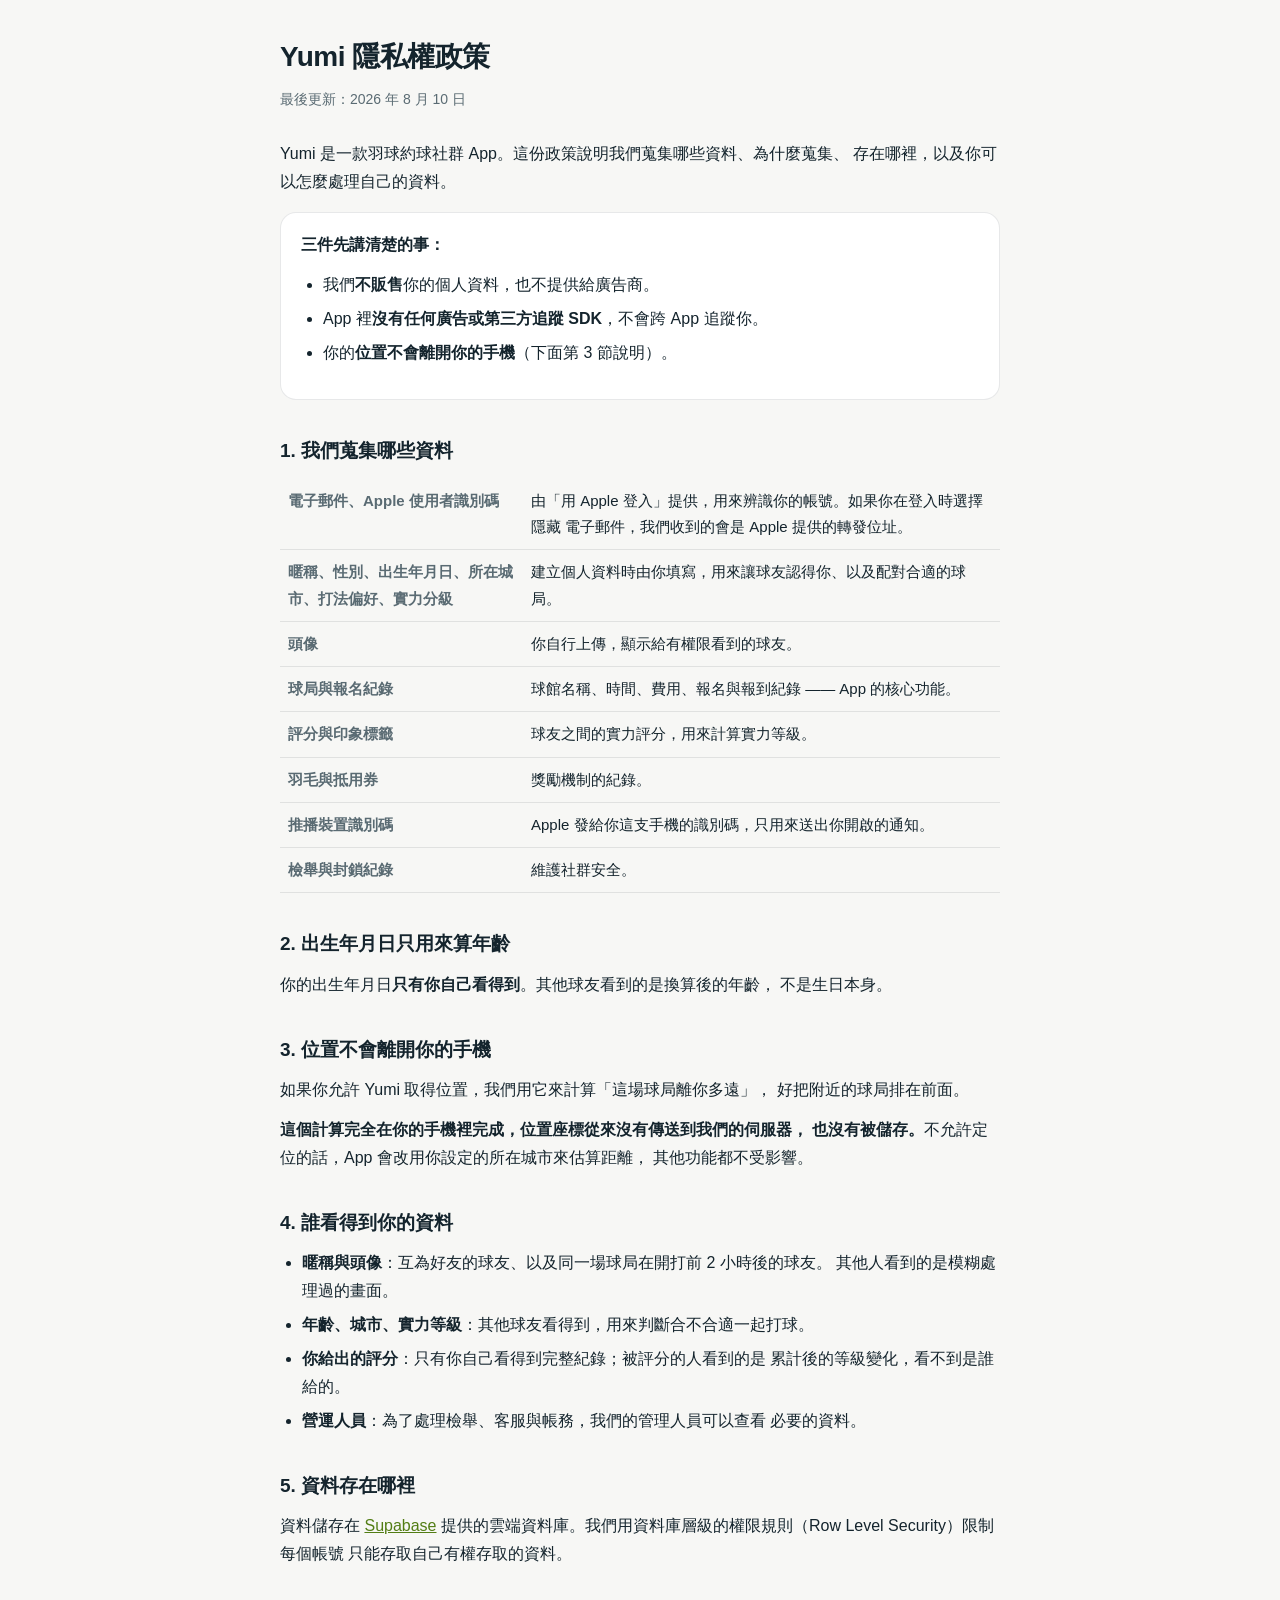
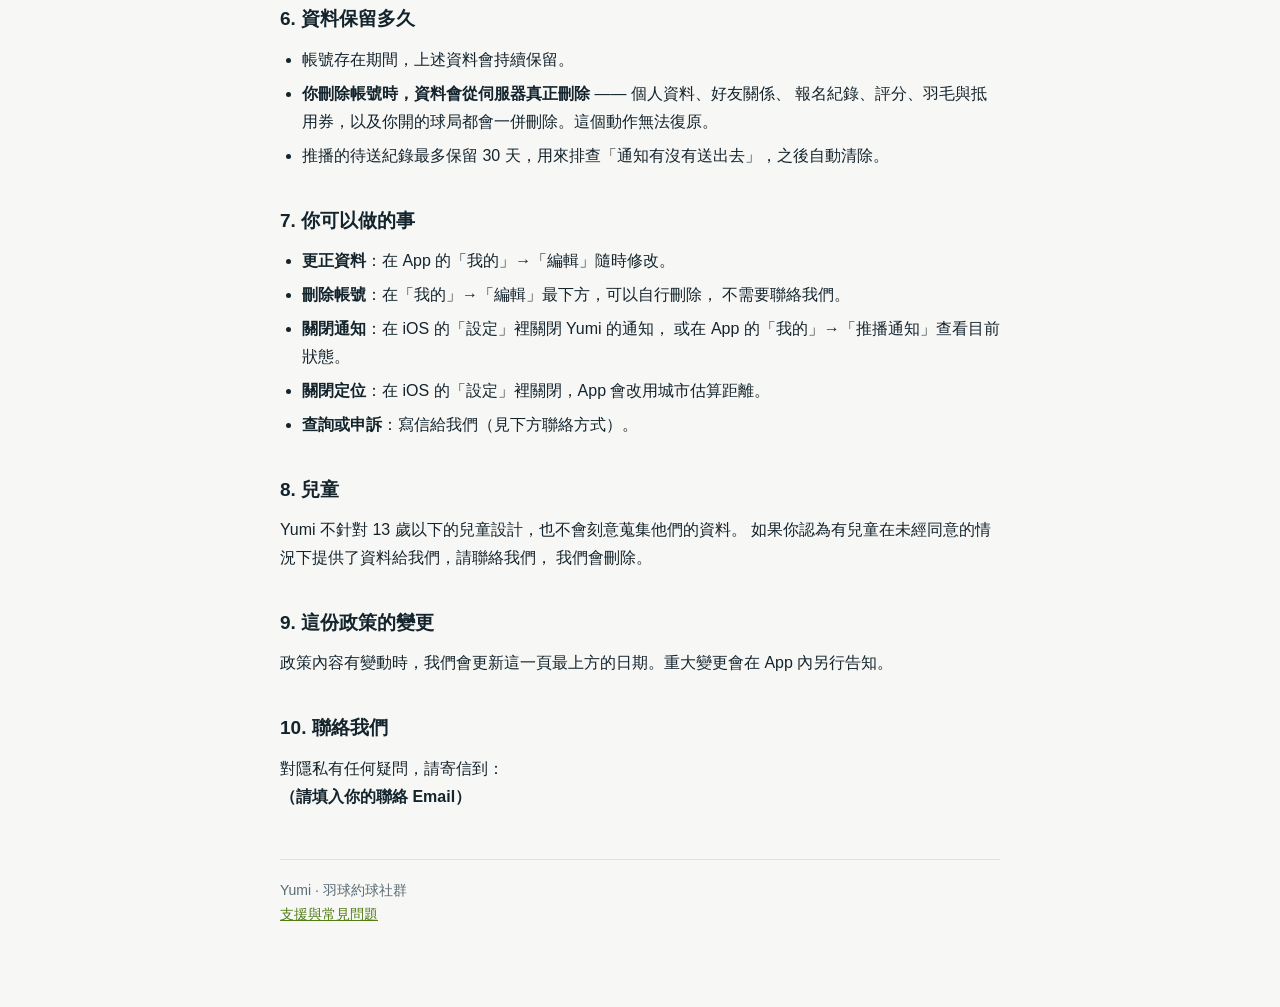
==== privacy.html @ ce95cae6 "Add files via upload" ====
<!doctype html>
<html lang="zh-Hant">
<head>
<meta charset="utf-8">
<meta name="viewport" content="width=device-width, initial-scale=1">
<title>Yumi 隱私權政策</title>
<link rel="stylesheet" href="style.css">
</head>
<body>
<main>

<h1>Yumi 隱私權政策</h1>
<p class="updated">最後更新：2026 年 8 月 10 日</p>

<p>Yumi 是一款羽球約球社群 App。這份政策說明我們蒐集哪些資料、為什麼蒐集、
存在哪裡，以及你可以怎麼處理自己的資料。</p>

<div class="card">
<p><strong>三件先講清楚的事：</strong></p>
<ul>
  <li>我們<strong>不販售</strong>你的個人資料，也不提供給廣告商。</li>
  <li>App 裡<strong>沒有任何廣告或第三方追蹤 SDK</strong>，不會跨 App 追蹤你。</li>
  <li>你的<strong>位置不會離開你的手機</strong>（下面第 3 節說明）。</li>
</ul>
</div>

<h2>1. 我們蒐集哪些資料</h2>

<table>
<tr><th>電子郵件、Apple 使用者識別碼</th>
    <td>由「用 Apple 登入」提供，用來辨識你的帳號。如果你在登入時選擇隱藏
        電子郵件，我們收到的會是 Apple 提供的轉發位址。</td></tr>
<tr><th>暱稱、性別、出生年月日、所在城市、打法偏好、實力分級</th>
    <td>建立個人資料時由你填寫，用來讓球友認得你、以及配對合適的球局。</td></tr>
<tr><th>頭像</th><td>你自行上傳，顯示給有權限看到的球友。</td></tr>
<tr><th>球局與報名紀錄</th>
    <td>球館名稱、時間、費用、報名與報到紀錄 —— App 的核心功能。</td></tr>
<tr><th>評分與印象標籤</th>
    <td>球友之間的實力評分，用來計算實力等級。</td></tr>
<tr><th>羽毛與抵用券</th><td>獎勵機制的紀錄。</td></tr>
<tr><th>推播裝置識別碼</th>
    <td>Apple 發給你這支手機的識別碼，只用來送出你開啟的通知。</td></tr>
<tr><th>檢舉與封鎖紀錄</th><td>維護社群安全。</td></tr>
</table>

<h2>2. 出生年月日只用來算年齡</h2>
<p>你的出生年月日<strong>只有你自己看得到</strong>。其他球友看到的是換算後的年齡，
不是生日本身。</p>

<h2>3. 位置不會離開你的手機</h2>
<p>如果你允許 Yumi 取得位置，我們用它來計算「這場球局離你多遠」，
好把附近的球局排在前面。</p>
<p><strong>這個計算完全在你的手機裡完成，位置座標從來沒有傳送到我們的伺服器，
也沒有被儲存。</strong>不允許定位的話，App 會改用你設定的所在城市來估算距離，
其他功能都不受影響。</p>

<h2>4. 誰看得到你的資料</h2>
<ul>
  <li><strong>暱稱與頭像</strong>：互為好友的球友、以及同一場球局在開打前 2 小時後的球友。
      其他人看到的是模糊處理過的畫面。</li>
  <li><strong>年齡、城市、實力等級</strong>：其他球友看得到，用來判斷合不合適一起打球。</li>
  <li><strong>你給出的評分</strong>：只有你自己看得到完整紀錄；被評分的人看到的是
      累計後的等級變化，看不到是誰給的。</li>
  <li><strong>營運人員</strong>：為了處理檢舉、客服與帳務，我們的管理人員可以查看
      必要的資料。</li>
</ul>

<h2>5. 資料存在哪裡</h2>
<p>資料儲存在 <a href="https://supabase.com/privacy" target="_blank" rel="noopener">Supabase</a>
提供的雲端資料庫。我們用資料庫層級的權限規則（Row Level Security）限制每個帳號
只能存取自己有權存取的資料。</p>

<h2>6. 資料保留多久</h2>
<ul>
  <li>帳號存在期間，上述資料會持續保留。</li>
  <li><strong>你刪除帳號時，資料會從伺服器真正刪除</strong> —— 個人資料、好友關係、
      報名紀錄、評分、羽毛與抵用券，以及你開的球局都會一併刪除。這個動作無法復原。</li>
  <li>推播的待送紀錄最多保留 30 天，用來排查「通知有沒有送出去」，之後自動清除。</li>
</ul>

<h2>7. 你可以做的事</h2>
<ul>
  <li><strong>更正資料</strong>：在 App 的「我的」→「編輯」隨時修改。</li>
  <li><strong>刪除帳號</strong>：在「我的」→「編輯」最下方，可以自行刪除，
      不需要聯絡我們。</li>
  <li><strong>關閉通知</strong>：在 iOS 的「設定」裡關閉 Yumi 的通知，
      或在 App 的「我的」→「推播通知」查看目前狀態。</li>
  <li><strong>關閉定位</strong>：在 iOS 的「設定」裡關閉，App 會改用城市估算距離。</li>
  <li><strong>查詢或申訴</strong>：寫信給我們（見下方聯絡方式）。</li>
</ul>

<h2>8. 兒童</h2>
<p>Yumi 不針對 13 歲以下的兒童設計，也不會刻意蒐集他們的資料。
如果你認為有兒童在未經同意的情況下提供了資料給我們，請聯絡我們，
我們會刪除。</p>

<h2>9. 這份政策的變更</h2>
<p>政策內容有變動時，我們會更新這一頁最上方的日期。重大變更會在 App 內另行告知。</p>

<h2>10. 聯絡我們</h2>
<p>對隱私有任何疑問，請寄信到：<br>
<strong>（請填入你的聯絡 Email）</strong></p>

<footer>
Yumi · 羽球約球社群<br>
<a href="support.html">支援與常見問題</a>
</footer>

</main>
</body>
</html>
---- style.css ----
/* Yumi 的公開頁面。兩頁共用。
   刻意做成單一檔案就能看的樣子 —— 這兩頁的唯一目的是「Apple 打得開、
   使用者看得懂」，不需要任何框架或建置流程。 */
:root{
  --bg:#F7F7F5; --card:#FFF; --ink:#14242D; --soft:#5A6B73;
  --line:rgba(20,36,45,.10); --lime:#527D14;
}
@media (prefers-color-scheme: dark){
  :root{ --bg:#0C1418; --card:#18272E; --ink:#F5F7F2; --soft:#9BAAB2;
         --line:rgba(255,255,255,.12); --lime:#B7F35C; }
}
*{box-sizing:border-box; margin:0; padding:0}
body{
  background:var(--bg); color:var(--ink); line-height:1.75;
  font-family:-apple-system,BlinkMacSystemFont,"PingFang TC","Noto Sans TC",
              "Microsoft JhengHei",sans-serif;
  padding:32px 20px 80px;
}
main{max-width:720px; margin:0 auto}
h1{font-size:28px; letter-spacing:-.5px; margin-bottom:6px}
.updated{color:var(--soft); font-size:14px; margin-bottom:28px}
h2{font-size:19px; margin:34px 0 10px}
p,li{font-size:16px; color:var(--ink)}
p{margin-bottom:12px}
ul{margin:0 0 14px 22px}
li{margin-bottom:6px}
a{color:var(--lime)}
.card{background:var(--card); border:1px solid var(--line); border-radius:16px;
      padding:18px 20px; margin:16px 0}
.soft{color:var(--soft); font-size:14px}
table{width:100%; border-collapse:collapse; margin:12px 0 18px; font-size:15px}
th,td{text-align:left; padding:9px 8px; border-bottom:1px solid var(--line);
      vertical-align:top}
th{color:var(--soft); font-weight:600}

/* 手機上兩欄表格會被壓成「一個字一行」—— 那不是排版難看，是根本讀不了。
   窄螢幕就改成上下堆疊：標題一行、說明一行。 */
@media (max-width:620px){
  table,tbody,tr,th,td{display:block; width:100%}
  tr{border-bottom:1px solid var(--line); padding:10px 0}
  tr:last-child{border-bottom:0}
  th,td{border:0; padding:0}
  th{color:var(--ink); font-weight:700; margin-bottom:4px}
  td{color:var(--soft)}
}
footer{margin-top:48px; padding-top:18px; border-top:1px solid var(--line);
       color:var(--soft); font-size:14px}
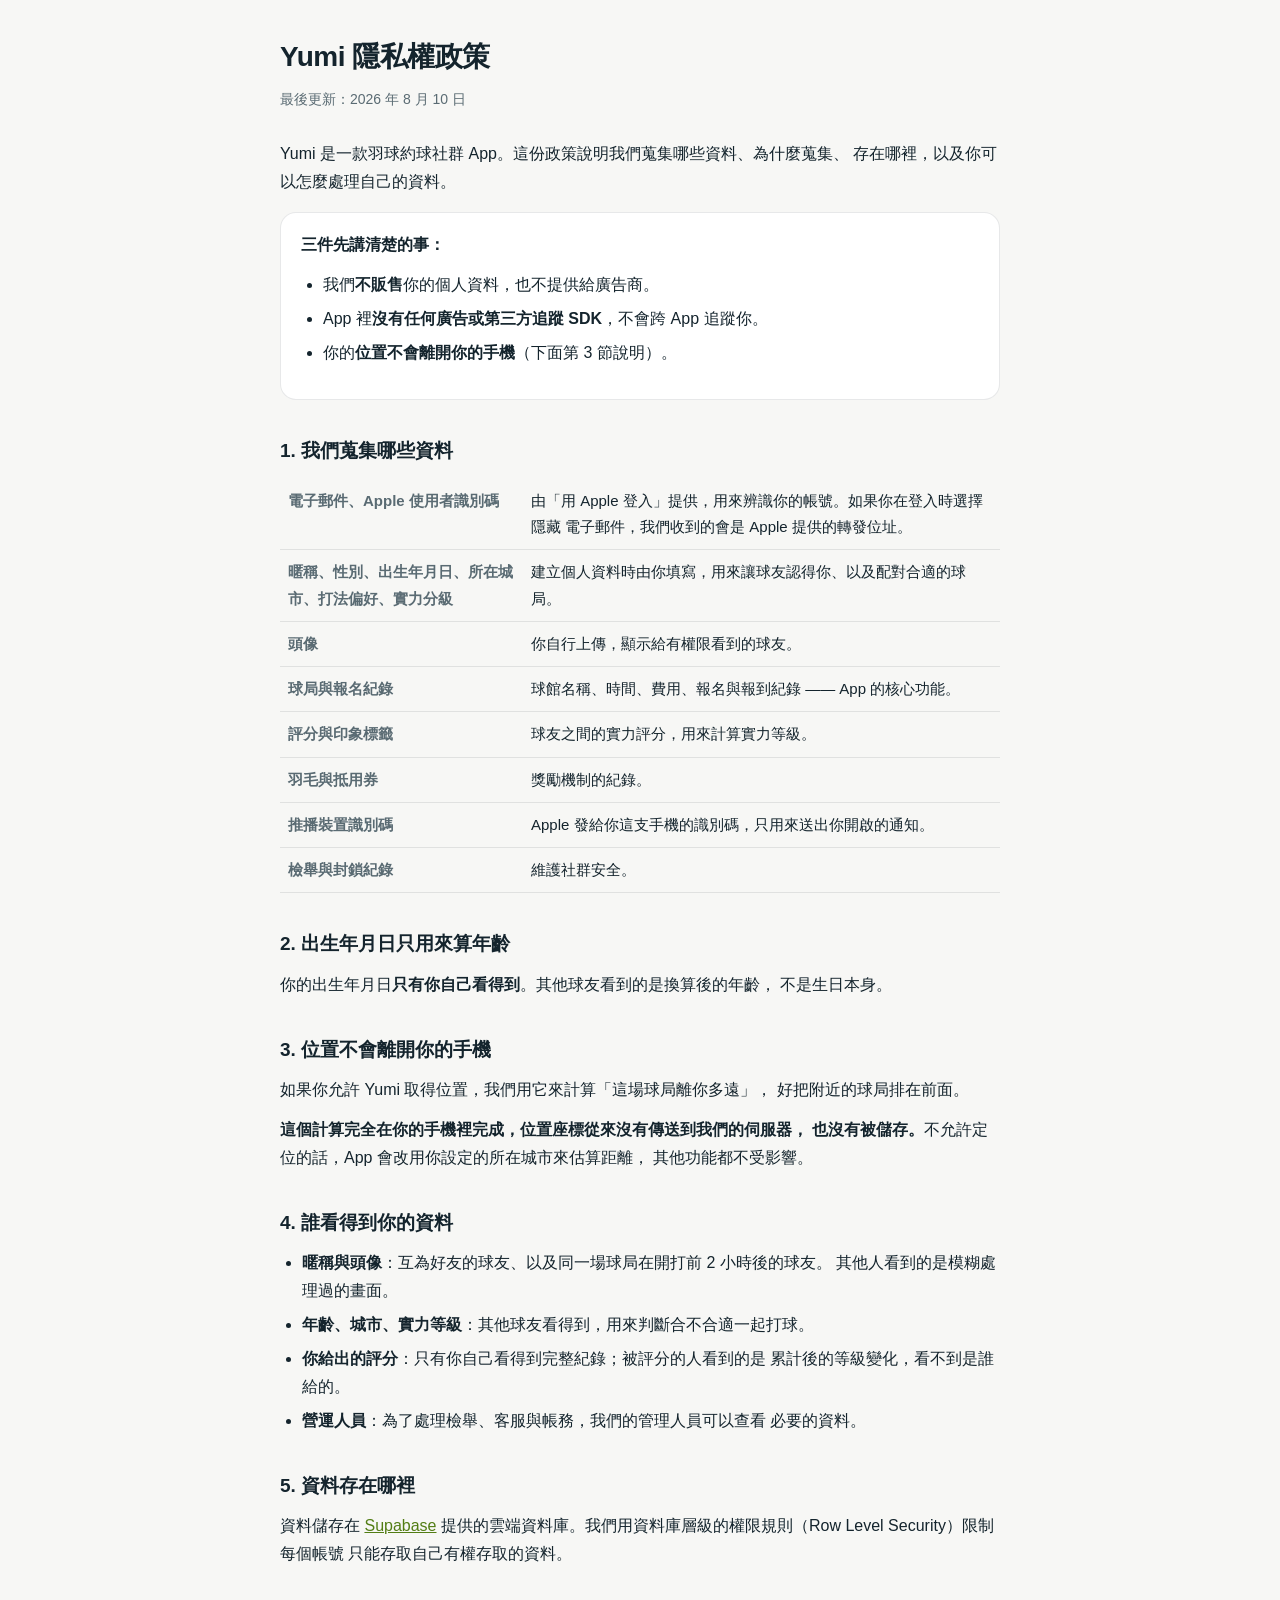
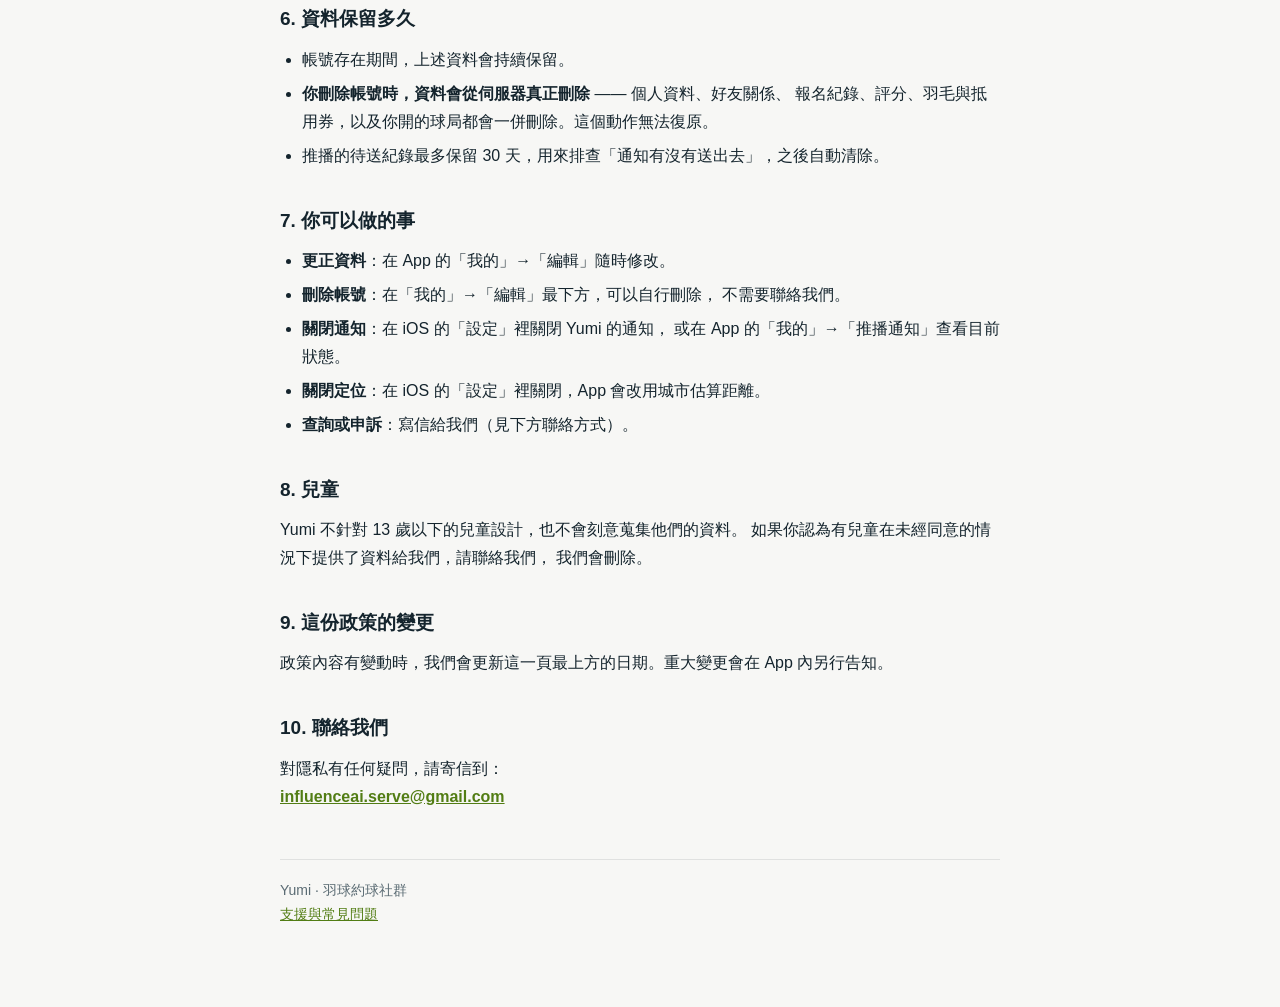
==== commit 78e331d3: "Add files via upload" ====
--- a/privacy.html
+++ b/privacy.html
@@ -99,7 +99,7 @@
 
 <h2>10. 聯絡我們</h2>
 <p>對隱私有任何疑問，請寄信到：<br>
-<strong>（請填入你的聯絡 Email）</strong></p>
+<strong><a href="mailto:influenceai.serve@gmail.com">influenceai.serve@gmail.com</a></strong></p>
 
 <footer>
 Yumi · 羽球約球社群<br>
